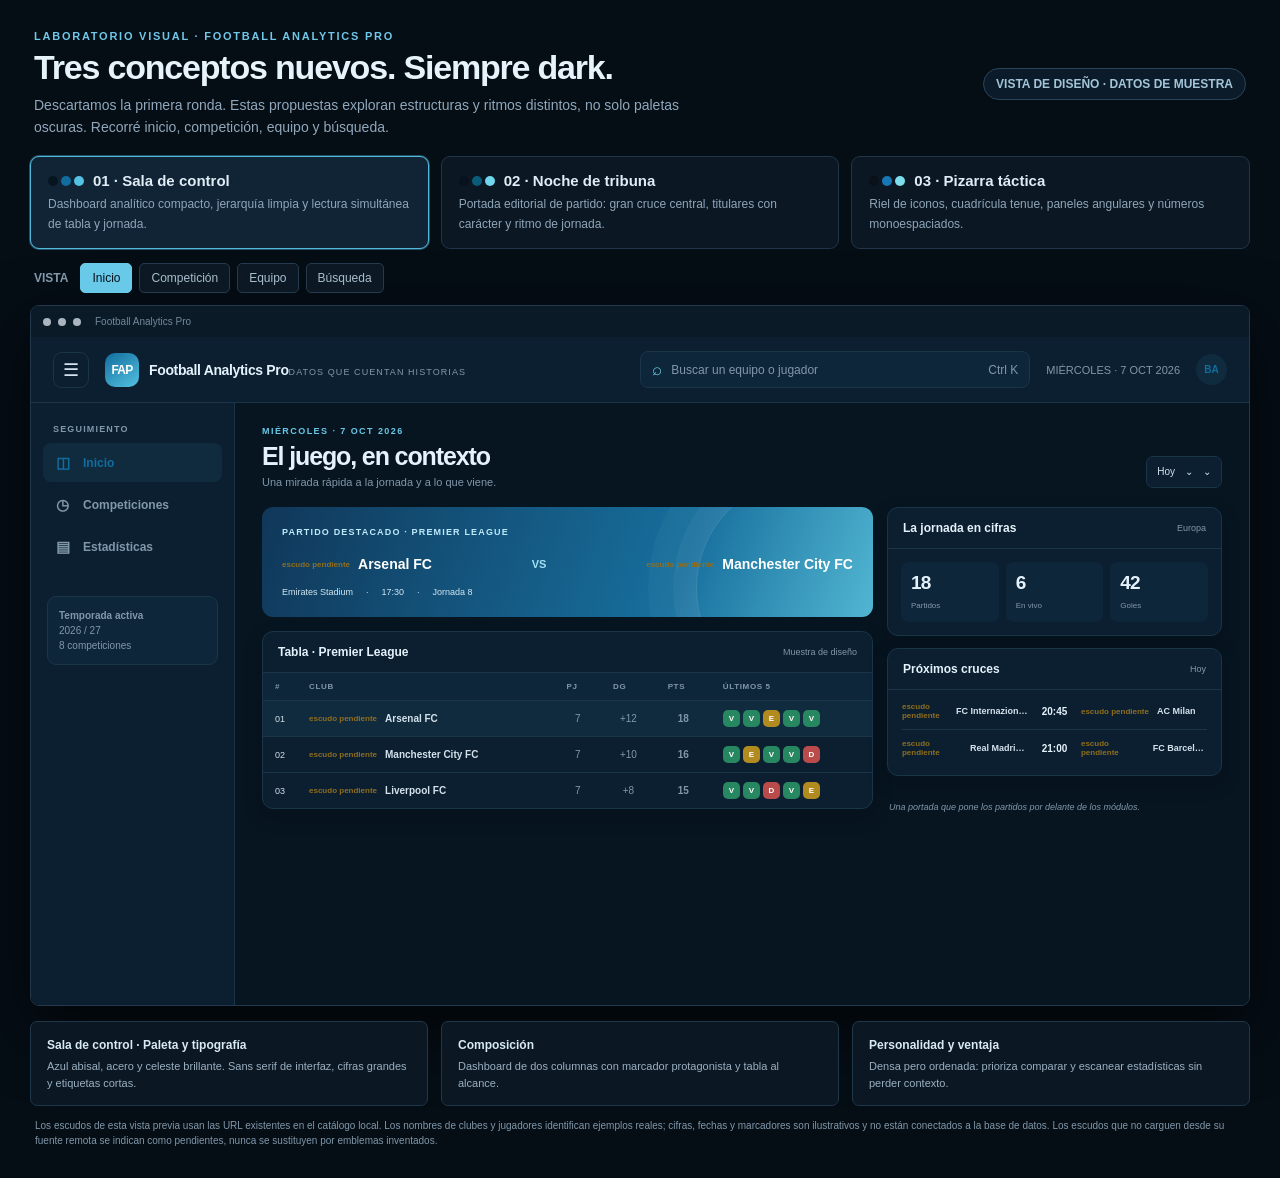
==== docs/design/mockups/index.html @ 0a66e2d5 "Prepare Data90 project for GitHub" ====
<!doctype html>
<html lang="es">
<head>
  <meta charset="utf-8">
  <meta name="viewport" content="width=device-width, initial-scale=1">
  <title>Football Analytics Pro — propuestas visuales</title>
  <style>
    :root { color-scheme: dark; font-family: "Segoe UI", Arial, sans-serif; }
    * { box-sizing: border-box; }
    body { margin: 0; padding: 30px; color: #dce9f3; background: #050d15; }
    button { font: inherit; }
    .gallery { max-width: 1540px; margin: auto; }
    .gallery-head { display: flex; align-items: end; justify-content: space-between; gap: 24px; margin: 0 4px 18px; }
    .eyebrow { margin: 0 0 6px; color: #70c7e7; font-size: 11px; font-weight: 800; letter-spacing: .16em; text-transform: uppercase; }
    h1 { margin: 0; color: #e6f3fb; font-size: clamp(24px, 3vw, 34px); letter-spacing: -.035em; }
    .intro { max-width: 650px; margin: 8px 0 0; color: #91a8bc; font-size: 14px; line-height: 1.55; }
    .demo-tag { align-self: center; border: 1px solid #29445b; border-radius: 999px; padding: 8px 12px; color: #a3c5d9; background: #0c1b29; font-size: 12px; font-weight: 700; white-space: nowrap; }
    .concepts { display: grid; grid-template-columns: repeat(3, 1fr); gap: 12px; margin-bottom: 14px; }
    .concept { min-height: 92px; padding: 15px 17px; text-align: left; color: #b9cad8; border: 1px solid #203548; border-radius: 9px; background: #0b1723; cursor: pointer; transition: .18s ease; }
    .concept:hover { transform: translateY(-2px); border-color: #3d7694; }
    .concept[aria-pressed="true"] { border-color: #51badc; box-shadow: 0 0 0 1px #51badc66; background: #102436; }
    .concept strong { display: flex; align-items: center; gap: 9px; margin-bottom: 5px; color: #e0edf5; font-size: 15px; }
    .concept span { color: #8fa6b9; font-size: 12px; line-height: 1.45; }
    .swatches { display: inline-flex; gap: 3px; }
    .swatches i { display: block; width: 10px; height: 10px; border-radius: 50%; }
    .screen-controls { display: flex; align-items: center; gap: 7px; margin: 0 4px 12px; }
    .screen-controls .label { margin-right: 5px; color: #8299ad; font-size: 12px; font-weight: 700; }
    .screen-button { border: 1px solid #253a4d; border-radius: 5px; padding: 7px 11px; color: #a9bdcc; background: #0c1925; font-size: 12px; cursor: pointer; }
    .screen-button[aria-pressed="true"] { color: #06121c; border-color: #69c9e8; background: #69c9e8; }
    .window { overflow: hidden; min-height: 700px; border: 1px solid #23384a; border-radius: 9px; background: #07131e; box-shadow: 0 24px 65px #0009; }
    .window-chrome { display: flex; align-items: center; gap: 7px; height: 31px; padding: 0 12px; color: #73899b; background: #0b1a27; font-size: 10px; }
    .chrome-dot { width: 8px; height: 8px; border-radius: 50%; background: #aab5bf; }
    .chrome-title { margin-left: 7px; }
    #app { --navy: #e5f2fb; --blue: #116d9d; --cyan: #54c2e2; --pale: #102b3e; --canvas: #071521; --card: #0b1f30; --ink: #d4e2ec; --muted: #8198aa; --line: #1a3448; --soft: #0e2639; --accent: #67c7e5; --shadow: 0 7px 20px #0003; min-height: 668px; color: var(--ink); background: var(--canvas); }
    .topbar { height: 66px; display: flex; align-items: center; gap: 16px; padding: 0 22px; border-bottom: 1px solid var(--line); background: var(--card); }
    .menu-toggle { flex: none; width: 36px; height: 36px; border: 1px solid var(--line); border-radius: 9px; color: var(--ink); background: var(--card); font-size: 18px; cursor: pointer; }
    .brand { display: flex; align-items: center; gap: 10px; min-width: 218px; color: var(--navy); }
    .brand-mark { display: grid; place-items: center; width: 34px; height: 34px; color: white; border-radius: 10px; background: linear-gradient(145deg, var(--blue), var(--cyan)); font-size: 12px; font-weight: 900; letter-spacing: -.06em; }
    .brand-name { font-size: 14px; font-weight: 800; letter-spacing: -.025em; }
    .brand-sub { margin-top: 2px; color: var(--muted); font-size: 9px; letter-spacing: .12em; text-transform: uppercase; }
    .global-search { display: flex; align-items: center; gap: 9px; width: min(390px, 34vw); height: 37px; margin-left: auto; padding: 0 11px; border: 1px solid var(--line); border-radius: 8px; color: var(--muted); background: var(--soft); font-size: 12px; }
    .search-glyph { color: var(--accent); font-size: 17px; }
    .top-date { color: var(--muted); font-size: 11px; }
    .avatar { display: grid; place-items: center; width: 31px; height: 31px; border-radius: 50%; color: var(--blue); background: var(--pale); font-size: 10px; font-weight: 800; }
    .app-body { display: flex; min-height: 602px; }
    .sidebar { flex: none; width: 204px; padding: 17px 12px; border-right: 1px solid var(--line); background: var(--card); transition: width .2s; }
    #app.collapsed .sidebar { width: 65px; padding-inline: 9px; }
    .side-label { margin: 4px 10px 9px; color: var(--muted); font-size: 9px; font-weight: 800; letter-spacing: .13em; text-transform: uppercase; }
    .side-link { display: flex; align-items: center; gap: 11px; height: 39px; margin: 3px 0; padding: 0 10px; border-radius: 8px; color: var(--muted); font-size: 12px; font-weight: 600; white-space: nowrap; cursor: pointer; }
    .side-link .glyph { display: grid; place-items: center; width: 19px; font-size: 15px; }
    .side-link.active { color: var(--blue); background: var(--pale); font-weight: 800; }
    .side-link:hover { color: var(--blue); background: var(--soft); }
    #app.collapsed .side-label, #app.collapsed .side-link .link-name { display: none; }
    #app.collapsed .side-link { justify-content: center; padding: 0; }
    .side-season { margin: 30px 4px 0; padding: 11px; border: 1px solid var(--line); border-radius: 9px; color: var(--muted); font-size: 10px; line-height: 1.5; background: var(--soft); }
    #app.collapsed .side-season { display: none; }
    .content { flex: 1; min-width: 0; padding: 23px 27px 30px; }
    .view-head { display: flex; align-items: end; justify-content: space-between; gap: 20px; margin-bottom: 19px; }
    .kicker { margin-bottom: 6px; color: var(--accent); font-size: 9px; font-weight: 900; letter-spacing: .16em; text-transform: uppercase; }
    .view-title { margin: 0; color: var(--navy); font-size: 25px; font-weight: 800; letter-spacing: -.045em; }
    .view-sub { margin: 5px 0 0; color: var(--muted); font-size: 11px; }
    .control { padding: 8px 10px; border: 1px solid var(--line); border-radius: 7px; color: var(--ink); background: var(--card); font-size: 10px; }
    .grid { display: grid; grid-template-columns: minmax(0, 1.55fr) minmax(240px, .85fr); gap: 14px; }
    .card { min-width: 0; overflow: hidden; border: 1px solid var(--line); border-radius: 11px; background: var(--card); box-shadow: var(--shadow); }
    .card-head { display: flex; align-items: center; justify-content: space-between; gap: 10px; padding: 13px 15px; border-bottom: 1px solid var(--line); }
    .card-title { color: var(--navy); font-size: 12px; font-weight: 800; }
    .card-note { color: var(--muted); font-size: 9px; }
    .match-feature { position: relative; overflow: hidden; padding: 20px; color: white; border-radius: 11px; background: linear-gradient(110deg, #103759, #176f9d 68%, #52b6d2); }
    .match-feature:after { position: absolute; right: -45px; bottom: -82px; width: 220px; height: 220px; border: 1px solid #ffffff22; border-radius: 50%; content: ""; box-shadow: 0 0 0 23px #ffffff0a, 0 0 0 48px #ffffff08; }
    .feature-label { position: relative; z-index: 1; color: #bfeafa; font-size: 9px; font-weight: 800; letter-spacing: .13em; text-transform: uppercase; }
    .feature-teams { position: relative; z-index: 1; display: flex; align-items: center; justify-content: space-between; gap: 10px; margin: 19px 0 15px; }
    .feature-team { display: flex; align-items: center; gap: 10px; color: white; font-size: 14px; font-weight: 800; }
    .feature-team:last-child { flex-direction: row-reverse; text-align: right; }
    .versus { color: #a4dff2; font-size: 11px; font-weight: 700; }
    .feature-foot { position: relative; z-index: 1; display: flex; gap: 13px; color: #d1e8f3; font-size: 9px; }
    .club { display: flex; align-items: center; gap: 8px; min-width: 0; color: var(--ink); font-weight: 700; }
    .club img { flex: none; width: 25px; height: 25px; object-fit: contain; }
    .club .club-name { overflow: hidden; text-overflow: ellipsis; white-space: nowrap; }
    .club.large img { width: 42px; height: 42px; }
    .club.large .club-name { font-size: 18px; }
    .club.inverse { color: white; }
    .club.inverse img { width: 35px; height: 35px; }
    .table { width: 100%; border-collapse: collapse; font-size: 10px; }
    .table th { padding: 9px 12px; color: var(--muted); background: var(--soft); font-size: 8px; font-weight: 800; letter-spacing: .08em; text-align: left; text-transform: uppercase; }
    .table td { padding: 9px 12px; border-top: 1px solid var(--line); color: var(--ink); }
    .table td.num { color: var(--muted); text-align: center; }
    .table tr:hover td { background: var(--pale); }
    .rank { width: 27px; color: var(--muted); font-size: 9px; }
    .pill { display: inline-block; padding: 4px 7px; border-radius: 999px; color: #176b8d; background: var(--pale); font-size: 8px; font-weight: 800; }
    .pill.live { color: #b5463b; background: #fff0ec; }
    .form { display: flex; gap: 3px; }
    .form i { display: grid; place-items: center; width: 17px; height: 17px; border-radius: 5px; color: white; font-size: 8px; font-style: normal; font-weight: 900; }
    .win { background: #268761; } .draw { background: #b18a20; } .loss { background: #ba4b4b; }
    .side-stack { display: grid; align-content: start; gap: 12px; }
    .stat-strip { display: grid; grid-template-columns: repeat(3, 1fr); gap: 7px; padding: 13px; }
    .stat { padding: 10px; border-radius: 8px; background: var(--soft); }
    .stat strong { display: block; color: var(--navy); font-size: 19px; letter-spacing: -.04em; }
    .stat small { color: var(--muted); font-size: 8px; }
    .fixture-list { padding: 3px 14px 9px; }
    .fixture { display: flex; align-items: center; justify-content: space-between; gap: 9px; padding: 9px 0; border-bottom: 1px solid var(--line); }
    .fixture:last-child { border-bottom: 0; }
    .fixture .club { flex: 1; font-size: 9px; }
    .fixture .club img { width: 20px; height: 20px; }
    .score { min-width: 35px; color: var(--navy); font-size: 10px; font-weight: 900; text-align: center; }
    .fixture-time { min-width: 40px; color: var(--muted); font-size: 8px; text-align: right; }
    .note-demo { margin: 14px 2px 0; color: var(--muted); font-size: 9px; font-style: italic; }
    .wide-card { margin-top: 14px; }
    .team-banner { display: flex; align-items: center; gap: 18px; padding: 20px 22px; color: white; background: linear-gradient(115deg, #123a5d, #1e779f); }
    .team-banner img { width: 69px; height: 69px; object-fit: contain; padding: 8px; border-radius: 12px; background: #ffffffee; }
    .team-name { margin: 0; font-size: 27px; font-weight: 850; letter-spacing: -.045em; }
    .team-meta { margin-top: 6px; color: #c7e5f0; font-size: 10px; }
    .team-score { margin-left: auto; text-align: right; }
    .team-score strong { display: block; font-size: 26px; }
    .team-score small { color: #c7e5f0; font-size: 9px; }
    .team-tabs { display: flex; gap: 18px; padding: 0 19px; border-bottom: 1px solid var(--line); }
    .team-tabs span { padding: 12px 2px; color: var(--muted); font-size: 10px; }
    .team-tabs .selected { color: var(--accent); border-bottom: 2px solid var(--accent); font-weight: 800; }
    .squad { display: grid; grid-template-columns: repeat(2, minmax(0, 1fr)); }
    .player-row { display: flex; align-items: center; gap: 10px; min-width: 0; padding: 10px 14px; border-bottom: 1px solid var(--line); }
    .player-number { display: grid; place-items: center; flex: none; width: 28px; height: 28px; border-radius: 8px; color: var(--blue); background: var(--pale); font-size: 10px; font-weight: 900; }
    .player-name { overflow: hidden; color: var(--navy); font-size: 10px; font-weight: 800; text-overflow: ellipsis; white-space: nowrap; }
    .player-meta { margin-top: 3px; color: var(--muted); font-size: 8px; }
    .search-summary { margin: -8px 0 13px; color: var(--muted); font-size: 10px; }
    .search-result { display: flex; align-items: center; justify-content: space-between; gap: 14px; padding: 14px 17px; border-top: 1px solid var(--line); }
    .search-result:first-of-type { border-top: 0; }
    .result-main { min-width: 0; }
    .result-type { margin-bottom: 4px; color: var(--accent); font-size: 8px; font-weight: 900; letter-spacing: .1em; text-transform: uppercase; }
    .result-name { color: var(--navy); font-size: 13px; font-weight: 850; }
    .result-meta { margin-top: 4px; color: var(--muted); font-size: 9px; }
    .mini-club { display: inline-flex; align-items: center; gap: 4px; vertical-align: middle; color: var(--ink); font-weight: 700; }
    .mini-club img { width: 15px; height: 15px; object-fit: contain; vertical-align: middle; }
    .open-action { padding: 7px 10px; border: 1px solid var(--line); border-radius: 7px; color: var(--accent); background: transparent; font-size: 9px; font-weight: 800; white-space: nowrap; }
    .standings-highlight { background: var(--pale); }
    .empty-badge { color: #906e1e; font-size: 8px; font-weight: 700; }
    .design-notes { display: grid; grid-template-columns: repeat(3, 1fr); gap: 13px; margin-top: 15px; }
    .design-note { padding: 14px 16px; border: 1px solid #203649; border-radius: 7px; color: #9bb0c1; background: #0b1723; font-size: 11px; line-height: 1.5; }
    .design-note b { display: block; margin-bottom: 4px; color: #d8eaf4; font-size: 12px; }
    .footer-note { margin: 12px 5px 0; color: #8198aa; font-size: 10px; line-height: 1.5; }
    #app[data-theme="tribuna"] { --navy: #f0f7fb; --blue: #047da8; --cyan: #55d5ef; --pale: #103143; --canvas: #07121e; --card: #0a1b2a; --ink: #dce9f0; --muted: #91a6b5; --line: #1a3445; --soft: #0c2232; --accent: #70d5ed; --shadow: 0 12px 26px #0005; font-family: Georgia, "Times New Roman", serif; }
    #app[data-theme="tribuna"] .brand, #app[data-theme="tribuna"] .side-link, #app[data-theme="tribuna"] .topbar, #app[data-theme="tribuna"] .sidebar, #app[data-theme="tribuna"] .control, #app[data-theme="tribuna"] .global-search { font-family: "Segoe UI", Arial, sans-serif; }
    #app[data-theme="tribuna"] .content { padding: 28px 34px 36px; }
    #app[data-theme="tribuna"] .view-title { font-family: Georgia, serif; font-size: 32px; font-weight: 600; letter-spacing: -.035em; }
    #app[data-theme="tribuna"] .grid { grid-template-columns: 1fr; gap: 17px; }
    #app[data-theme="tribuna"] .side-stack { grid-template-columns: repeat(2, minmax(0,1fr)); align-items: start; }
    #app[data-theme="tribuna"] .match-feature { min-height: 205px; padding: 30px 34px; border-radius: 4px; background: radial-gradient(ellipse at 50% 120%, #1e7894 0%, transparent 55%), linear-gradient(105deg,#09283b,#104a68 54%,#09283b); }
    #app[data-theme="tribuna"] .feature-teams { margin: 31px 0 24px; }
    #app[data-theme="tribuna"] .feature-team { font-family: Georgia,serif; font-size: 19px; }
    #app[data-theme="tribuna"] .feature-team img { width: 48px; height: 48px; }
    #app[data-theme="tribuna"] .team-banner { background: linear-gradient(105deg, #0d344d, #0b5c78); }
    #app[data-theme="tribuna"] .card { border-radius: 4px; }
    #app[data-theme="tactica"] { --navy: #e3eff8; --blue: #1878b5; --cyan: #7cdded; --pale: #132b3a; --canvas: #0a1118; --card: #101c26; --ink: #d2e0e8; --muted: #8297a6; --line: #273946; --soft: #14232e; --accent: #8bd9e9; --shadow: none; font-family: "Segoe UI", Arial, sans-serif; }
    #app[data-theme="tactica"] .sidebar { width: 70px; padding: 15px 8px; }
    #app[data-theme="tactica"] .sidebar .side-label, #app[data-theme="tactica"] .sidebar .link-name, #app[data-theme="tactica"] .sidebar .side-season { display: none; }
    #app[data-theme="tactica"] .side-link { justify-content: center; padding: 0; border-radius: 3px; }
    #app[data-theme="tactica"] .side-link .glyph { font-size: 18px; }
    #app[data-theme="tactica"] .content { padding: 20px 22px; background-image: linear-gradient(#68b9d708 1px,transparent 1px),linear-gradient(90deg,#68b9d708 1px,transparent 1px); background-size: 28px 28px; }
    #app[data-theme="tactica"] .card { border-radius: 4px; box-shadow: none; }
    #app[data-theme="tactica"] .card-head { border-left: 2px solid var(--accent); }
    #app[data-theme="tactica"] .table th { font-family: Consolas,monospace; letter-spacing: .12em; }
    #app[data-theme="tactica"] .stat strong, #app[data-theme="tactica"] .score { font-family: Consolas,monospace; }
    #app[data-theme="tactica"] .team-banner { border-left: 4px solid var(--cyan); background: #102536; }
    #app[data-theme="tactica"] .match-feature { border-radius: 4px; background: linear-gradient(135deg,#102e43,#0d1e2b); }
    #app[data-theme="tactica"] .screen-button[aria-pressed="true"] { color: #07121b; background: #7cdded; border-color: #7cdded; }
    .num-display { font-variant-numeric: tabular-nums; }
    @media (max-width: 900px) { body { padding: 14px; } .grid { grid-template-columns: 1fr; } .side-stack { grid-template-columns: repeat(2, 1fr); } .concepts, .design-notes { grid-template-columns: 1fr; } .top-date { display: none; } .brand { min-width: auto; } .sidebar { width: 168px; } }
  </style>
</head>
<body>
  <main class="gallery">
    <header class="gallery-head">
      <div><p class="eyebrow">Laboratorio visual · Football Analytics Pro</p><h1>Tres conceptos nuevos. Siempre dark.</h1><p class="intro">Descartamos la primera ronda. Estas propuestas exploran estructuras y ritmos distintos, no solo paletas oscuras. Recorré inicio, competición, equipo y búsqueda.</p></div>
      <div class="demo-tag">VISTA DE DISEÑO · DATOS DE MUESTRA</div>
    </header>
    <section class="concepts" aria-label="Elegir propuesta">
      <button class="concept" data-theme-choice="control" aria-pressed="true"><strong><span class="swatches"><i style="background:#071521"></i><i style="background:#116d9d"></i><i style="background:#54c2e2"></i></span>01 · Sala de control</strong><span>Dashboard analítico compacto, jerarquía limpia y lectura simultánea de tabla y jornada.</span></button>
      <button class="concept" data-theme-choice="tribuna" aria-pressed="false"><strong><span class="swatches"><i style="background:#07121e"></i><i style="background:#0b5c78"></i><i style="background:#70d5ed"></i></span>02 · Noche de tribuna</strong><span>Portada editorial de partido: gran cruce central, titulares con carácter y ritmo de jornada.</span></button>
      <button class="concept" data-theme-choice="tactica" aria-pressed="false"><strong><span class="swatches"><i style="background:#0a1118"></i><i style="background:#1878b5"></i><i style="background:#7cdded"></i></span>03 · Pizarra táctica</strong><span>Riel de iconos, cuadrícula tenue, paneles angulares y números monoespaciados.</span></button>
    </section>
    <nav class="screen-controls" aria-label="Pantallas del mockup"><span class="label">VISTA</span><button class="screen-button" data-screen-choice="home" aria-pressed="true">Inicio</button><button class="screen-button" data-screen-choice="competition" aria-pressed="false">Competición</button><button class="screen-button" data-screen-choice="team" aria-pressed="false">Equipo</button><button class="screen-button" data-screen-choice="search" aria-pressed="false">Búsqueda</button></nav>
    <section class="window" aria-label="Vista previa de la aplicación de escritorio">
      <div class="window-chrome"><i class="chrome-dot"></i><i class="chrome-dot"></i><i class="chrome-dot"></i><span class="chrome-title">Football Analytics Pro</span></div>
      <div id="app" data-theme="control"></div>
    </section>
    <section class="design-notes" id="notes"></section>
    <p class="footer-note">Los escudos de esta vista previa usan las URL existentes en el catálogo local. Los nombres de clubes y jugadores identifican ejemplos reales; cifras, fechas y marcadores son ilustrativos y no están conectados a la base de datos. Los escudos que no carguen desde su fuente remota se indican como pendientes, nunca se sustituyen por emblemas inventados.</p>
  </main>
  <script>
    const clubs = {
      arsenal: { name: "Arsenal FC", crest: "https://crests.football-data.org/57.png" },
      city: { name: "Manchester City FC", crest: "https://crests.football-data.org/65.png" },
      liverpool: { name: "Liverpool FC", crest: "https://crests.football-data.org/64.png" },
      real: { name: "Real Madrid CF", crest: "https://crests.football-data.org/86.png" },
      inter: { name: "FC Internazionale Milano", crest: "https://crests.football-data.org/108.png" },
      milan: { name: "AC Milan", crest: "https://crests.football-data.org/98.png" },
      barca: { name: "FC Barcelona", crest: "https://upload.wikimedia.org/wikipedia/en/thumb/4/47/FC_Barcelona_%28crest%29.svg/960px-FC_Barcelona_%28crest%29.svg.png" },
      villa: { name: "Aston Villa FC", crest: "https://crests.football-data.org/58.png" },
      manutd: { name: "Manchester United FC", crest: "https://upload.wikimedia.org/wikipedia/de/d/da/Manchester_United_FC.svg" }
    };
    const notes = {
      control: ["Sala de control", "Azul abisal, acero y celeste brillante. Sans serif de interfaz, cifras grandes y etiquetas cortas.", "Densa pero ordenada: prioriza comparar y escanear estadísticas sin perder contexto."],
      tribuna: ["Noche de tribuna", "Negro azulado, azul petróleo y celeste de estadio. Titulares serif junto a controles sans serif.", "El partido conduce la pantalla; las tablas y próximos cruces acompañan el relato de la jornada."],
      tactica: ["Pizarra táctica", "Grafito frío, azul técnico y cian. Tipografía monoespaciada en cifras y detalles de cuadrícula inspirados en una pizarra.", "Compacta, geométrica y precisa; distingue navegación, contexto y datos con estructura propia."]
    };
    const screens = { home: "Inicio", competition: "Competiciones", team: "Equipos", search: "Buscar" };
    let activeTheme = "control", activeScreen = "home", collapsed = false;
    const crest = (key, extra="") => { const c = clubs[key]; return `<img class="${extra}" src="${c.crest}" alt="Escudo de ${c.name}" onerror="this.replaceWith(Object.assign(document.createElement('span'),{className:'empty-badge',textContent:'escudo pendiente'}))">`; };
    const club = (key, extra="") => `<span class="club ${extra}">${crest(key)}<span class="club-name">${clubs[key].name}</span></span>`;
    const link = (screen, glyph, label) => `<div class="side-link ${activeScreen===screen?'active':''}" data-nav="${screen}" title="${label}"><span class="glyph">${glyph}</span><span class="link-name">${label}</span></div>`;
    function shell(content) {
      return `<header class="topbar"><button class="menu-toggle" id="menuToggle" aria-label="Contraer menú lateral">☰</button><div class="brand"><span class="brand-mark">FAP</span><span><span class="brand-name">Football Analytics Pro</span><span class="brand-sub">Datos que cuentan historias</span></span></div><div class="global-search"><span class="search-glyph">⌕</span><span>Buscar un equipo o jugador</span><span style="margin-left:auto">Ctrl K</span></div><span class="top-date">MIÉRCOLES · 7 OCT 2026</span><span class="avatar">BA</span></header><div class="app-body"><aside class="sidebar"><div class="side-label">Seguimiento</div>${link('home','◫','Inicio')}${link('competition','◷','Competiciones')}${link('statistics','▤','Estadísticas')}<div class="side-season"><b>Temporada activa</b><br>2026 / 27<br><span>8 competiciones</span></div></aside><main class="content">${content}</main></div>`;
    }
    function head(kicker,title,subtitle,action='Temporada 2026 / 27') { return `<div class="view-head"><div><div class="kicker">${kicker}</div><h2 class="view-title">${title}</h2><p class="view-sub">${subtitle}</p></div><button class="control">${action}　⌄</button></div>`; }
    function home() {
      return `${head('MIÉRCOLES · 7 OCT 2026','El juego, en contexto','Una mirada rápida a la jornada y a lo que viene.','Hoy　⌄')}<div class="grid"><div><section class="match-feature"><div class="feature-label">Partido destacado · Premier League</div><div class="feature-teams"><span class="feature-team">${club('arsenal','inverse')}</span><span class="versus">VS</span><span class="feature-team">${club('city','inverse')}</span></div><div class="feature-foot"><span>Emirates Stadium</span><span>·</span><span>17:30</span><span>·</span><span>Jornada 8</span></div></section><section class="card wide-card"><div class="card-head"><span class="card-title">Tabla · Premier League</span><span class="card-note">Muestra de diseño</span></div><table class="table"><thead><tr><th>#</th><th>Club</th><th>PJ</th><th>DG</th><th>Pts</th><th>Últimos 5</th></tr></thead><tbody><tr class="standings-highlight"><td class="rank">01</td><td>${club('arsenal')}</td><td class="num">7</td><td class="num">+12</td><td class="num"><b>18</b></td><td><span class="form"><i class="win">V</i><i class="win">V</i><i class="draw">E</i><i class="win">V</i><i class="win">V</i></span></td></tr><tr><td class="rank">02</td><td>${club('city')}</td><td class="num">7</td><td class="num">+10</td><td class="num"><b>16</b></td><td><span class="form"><i class="win">V</i><i class="draw">E</i><i class="win">V</i><i class="win">V</i><i class="loss">D</i></span></td></tr><tr><td class="rank">03</td><td>${club('liverpool')}</td><td class="num">7</td><td class="num">+8</td><td class="num"><b>15</b></td><td><span class="form"><i class="win">V</i><i class="win">V</i><i class="loss">D</i><i class="win">V</i><i class="draw">E</i></span></td></tr></tbody></table></section></div><aside class="side-stack"><section class="card"><div class="card-head"><span class="card-title">La jornada en cifras</span><span class="card-note">Europa</span></div><div class="stat-strip"><div class="stat"><strong>18</strong><small>Partidos</small></div><div class="stat"><strong>6</strong><small>En vivo</small></div><div class="stat"><strong>42</strong><small>Goles</small></div></div></section><section class="card"><div class="card-head"><span class="card-title">Próximos cruces</span><span class="card-note">Hoy</span></div><div class="fixture-list"><div class="fixture">${club('inter')}<span class="score">20:45</span>${club('milan')}</div><div class="fixture">${club('real')}<span class="score">21:00</span>${club('barca')}</div></div></section><p class="note-demo">Una portada que pone los partidos por delante de los módulos.</p></aside></div>`;
    }
    function competition() {
      return `${head('COMPETICIONES / INGLATERRA','Premier League','Inglaterra · Jornada 8 · Temporada de muestra','Liga　⌄')}<section class="card"><div class="card-head"><span class="card-title">Posiciones</span><span class="pill">TEMPORADA 2026 / 27</span></div><table class="table"><thead><tr><th>#</th><th>Equipo</th><th>PJ</th><th>G</th><th>E</th><th>P</th><th>GF</th><th>GC</th><th>DG</th><th>Pts</th><th>Forma</th></tr></thead><tbody>${[['arsenal',1,18,12,6],['city',2,16,10,6],['liverpool',3,15,8,5],['villa',4,14,7,4]].map(([team,pos,pts,diff,played],i)=>`<tr><td class="rank">0${pos}</td><td>${club(team)}</td><td class="num">${played}</td><td class="num">${6-i}</td><td class="num">${i}</td><td class="num">${i}</td><td class="num">${18-i*2}</td><td class="num">${6+i}</td><td class="num">+${diff}</td><td class="num"><b>${pts}</b></td><td><span class="form"><i class="win">V</i><i class="win">V</i><i class="draw">E</i><i class="win">V</i><i class="loss">D</i></span></td></tr>`).join('')}</tbody></table></section><section class="card wide-card"><div class="card-head"><span class="card-title">Partidos de la jornada</span><span class="card-note">Fixture ilustrativo · abrir club para ver su ficha</span></div><div class="fixture-list"><div class="fixture">${club('arsenal')}<span class="score">17:30</span>${club('city')}</div><div class="fixture">${club('liverpool')}<span class="score">19:45</span>${club('villa')}</div></div></section>`;
    }
    function team() {
      return `${head('EQUIPOS / INGLATERRA','Ficha del equipo','Estadísticas, calendario y plantel en un solo lugar.','2026 / 27　⌄')}<section class="card"><div class="team-banner">${crest('arsenal')}<div><h2 class="team-name">Arsenal FC</h2><div class="team-meta">Londres, Inglaterra　·　Premier League　·　Emirates Stadium</div></div><div class="team-score"><strong>18 pts</strong><small>1.º lugar · 7 partidos</small></div></div><div class="team-tabs"><span>Resumen</span><span class="selected">Plantel</span><span>Partidos</span><span>Rendimiento</span></div><div class="squad">${[['David Raya','España · Arquero'],['William Saliba','Francia · Defensor'],['Gabriel Magalhães','Brasil · Defensor'],['Declan Rice','Inglaterra · Mediocampista'],['Martin Ødegaard','Noruega · Mediocampista'],['Bukayo Saka','Inglaterra · Delantero']].map((p,i)=>`<div class="player-row"><span class="player-number">${i+1}</span><span><span class="player-name">${p[0]}</span><span class="player-meta">${p[1]}</span></span><span style="margin-left:auto;color:var(--accent);font-size:9px">Ver perfil　›</span></div>`).join('')}</div><div class="card-head"><span class="card-note">El perfil del jugador se abre desde el plantel; no hay una pestaña independiente de jugadores.</span></div></section><div class="grid wide-card"><section class="card"><div class="card-head"><span class="card-title">Forma reciente</span><span class="card-note">Últimos cinco · muestra</span></div><div class="stat-strip">${['V','V','E','V','D'].map(x=>`<div class="stat" style="text-align:center"><strong style="display:inline-grid;width:31px;height:31px;place-items:center;border-radius:8px;color:white;font-size:13px;background:${x==='V'?'#268761':x==='E'?'#b18a20':'#ba4b4b'}">${x}</strong></div>`).join('')}</div></section><section class="card"><div class="card-head"><span class="card-title">Goles esta temporada</span><span class="card-note">12 a favor · 4 en contra</span></div><div class="stat-strip"><div class="stat"><strong>1,71</strong><small>GF / partido</small></div><div class="stat"><strong>0,57</strong><small>GC / partido</small></div><div class="stat"><strong>71%</strong><small>Victorias</small></div></div></section></div>`;
    }
    function statistics() {
      return `${head('CENTRO DE ANÁLISIS','Rendimiento de la jornada','Indicadores para comparar forma, goles y localía.','Europa　⌄')}<div class="grid"><section class="card"><div class="card-head"><span class="card-title">Equipos destacados</span><span class="card-note">Muestra ilustrativa</span></div><table class="table"><thead><tr><th>Equipo</th><th>PJ</th><th>GF / PJ</th><th>GC / PJ</th><th>V%</th><th>Forma</th></tr></thead><tbody><tr><td>${club('arsenal')}</td><td class="num">7</td><td class="num">2,14</td><td class="num">0,43</td><td class="num"><b>86%</b></td><td><span class="form"><i class="win">V</i><i class="win">V</i><i class="draw">E</i><i class="win">V</i><i class="win">V</i></span></td></tr><tr><td>${club('city')}</td><td class="num">7</td><td class="num">2,00</td><td class="num">0,57</td><td class="num"><b>71%</b></td><td><span class="form"><i class="win">V</i><i class="draw">E</i><i class="win">V</i><i class="win">V</i><i class="loss">D</i></span></td></tr><tr><td>${club('liverpool')}</td><td class="num">7</td><td class="num">1,86</td><td class="num">0,71</td><td class="num"><b>71%</b></td><td><span class="form"><i class="win">V</i><i class="win">V</i><i class="loss">D</i><i class="win">V</i><i class="draw">E</i></span></td></tr></tbody></table></section><aside class="side-stack"><section class="card"><div class="card-head"><span class="card-title">Promedios de la liga</span></div><div class="stat-strip"><div class="stat"><strong>2,71</strong><small>Goles / partido</small></div><div class="stat"><strong>4,8</strong><small>Córners / partido</small></div><div class="stat"><strong>3,2</strong><small>Tarjetas / partido</small></div></div></section><section class="card"><div class="card-head"><span class="card-title">Lectura rápida</span></div><div class="fixture-list"><div class="fixture"><span class="club-name">Mejor ataque</span>${club('arsenal')}</div><div class="fixture"><span class="club-name">Mejor forma</span>${club('city')}</div></div></section></aside></div><p class="note-demo">La densidad de estadísticas varía entre propuestas; los valores aquí son solo de muestra.</p>`;
    }
    function search() {
      return `${head('BÚSQUEDA GLOBAL','Resultados para “Martínez”','Equipos y jugadores; cada resultado abre su ficha.','Coincidencias')}<p class="search-summary">4 coincidencias · nombres completos · datos de muestra para el diseño</p><section class="card"><div class="search-result"><div class="result-main"><div class="result-type">Jugador · Delantero</div><div class="result-name">Lautaro Martínez</div><div class="result-meta">Argentina · <span class="mini-club">${crest('inter')}FC Internazionale Milano</span> · Serie A</div></div><button class="open-action">Abrir ficha　›</button></div><div class="search-result"><div class="result-main"><div class="result-type">Jugador · Defensor</div><div class="result-name">Lisandro Martínez</div><div class="result-meta">Argentina · <span class="mini-club">${crest('manutd')}Manchester United FC</span> · Premier League</div></div><button class="open-action">Abrir ficha　›</button></div><div class="search-result"><div class="result-main"><div class="result-type">Equipo</div><div class="result-name">${club('inter')}</div><div class="result-meta">Italia · Serie A</div></div><button class="open-action">Abrir equipo　›</button></div><div class="search-result"><div class="result-main"><div class="result-type">Equipo</div><div class="result-name">${club('milan')}</div><div class="result-meta">Italia · Serie A</div></div><button class="open-action">Abrir equipo　›</button></div></section>`;
    }
    function render() {
      const content = ({home, competition, team, statistics, search})[activeScreen]();
      const app = document.getElementById('app');
      app.dataset.theme = activeTheme;
      app.classList.toggle('collapsed', collapsed);
      app.innerHTML = shell(content);
      document.querySelectorAll('[data-nav]').forEach(el=>el.addEventListener('click',()=>{activeScreen=el.dataset.nav;render();setScreenButton();}));
      document.getElementById('menuToggle').addEventListener('click',()=>{collapsed=!collapsed;render();});
      document.querySelector('.global-search').addEventListener('click',()=>{activeScreen='search';setScreenButton();render();});
    }
    function setScreenButton(){document.querySelectorAll('[data-screen-choice]').forEach(b=>b.setAttribute('aria-pressed',String(b.dataset.screenChoice===activeScreen)));}
    document.querySelectorAll('[data-theme-choice]').forEach(button=>button.addEventListener('click',()=>{activeTheme=button.dataset.themeChoice;document.querySelectorAll('[data-theme-choice]').forEach(b=>b.setAttribute('aria-pressed',String(b===button)));render();}));
    document.querySelectorAll('[data-screen-choice]').forEach(button=>button.addEventListener('click',()=>{activeScreen=button.dataset.screenChoice;setScreenButton();render();}));
    function showNotes(){const [title,palette,feel]=notes[activeTheme];const composition={control:'Dashboard de dos columnas con marcador protagonista y tabla al alcance.',tribuna:'Composición de ancho completo con partido héroe y módulos de jornada debajo.',tactica:'Navegación en riel compacto y superficies cuadriculadas con datos alineados.'}[activeTheme];document.getElementById('notes').innerHTML=`<article class="design-note"><b>${title} · Paleta y tipografía</b>${palette}</article><article class="design-note"><b>Composición</b>${composition}</article><article class="design-note"><b>Personalidad y ventaja</b>${feel}</article>`;}
    const renderOriginal=render;
    render=()=>{renderOriginal();showNotes();};
    render();
  </script>
</body>
</html>
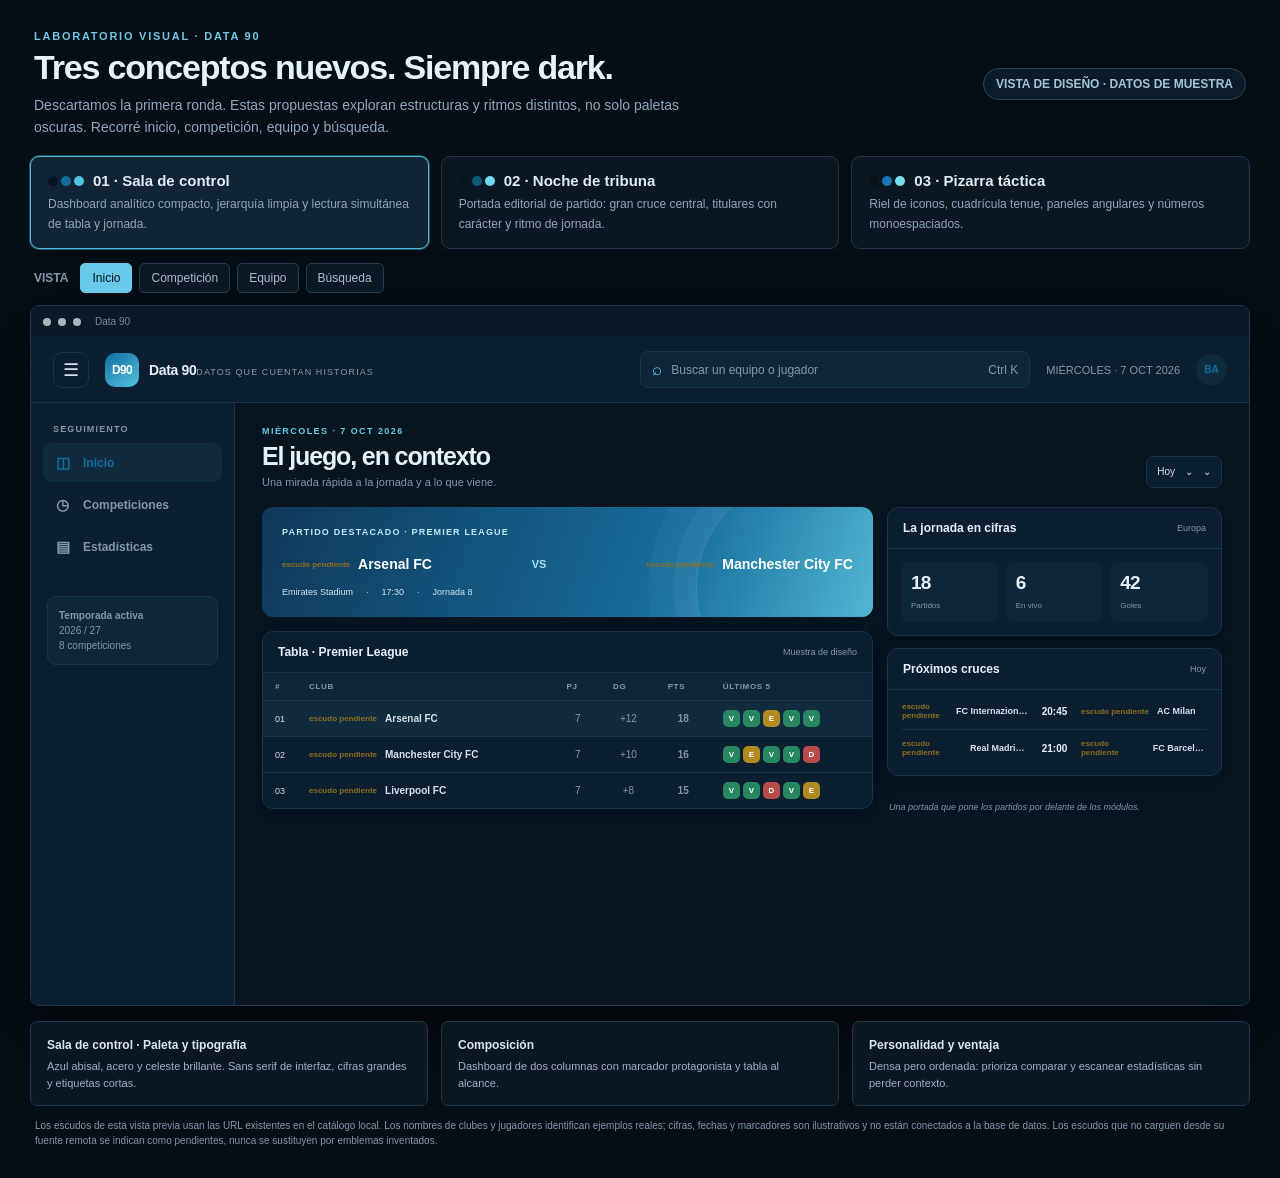
==== commit 168e746b: "Rebrand repository as Data 90" ====
--- a/docs/design/mockups/index.html
+++ b/docs/design/mockups/index.html
@@ -3,7 +3,7 @@
 <head>
   <meta charset="utf-8">
   <meta name="viewport" content="width=device-width, initial-scale=1">
-  <title>Football Analytics Pro — propuestas visuales</title>
+  <title>Data 90 — propuestas visuales</title>
   <style>
     :root { color-scheme: dark; font-family: "Segoe UI", Arial, sans-serif; }
     * { box-sizing: border-box; }
@@ -168,7 +168,7 @@
 <body>
   <main class="gallery">
     <header class="gallery-head">
-      <div><p class="eyebrow">Laboratorio visual · Football Analytics Pro</p><h1>Tres conceptos nuevos. Siempre dark.</h1><p class="intro">Descartamos la primera ronda. Estas propuestas exploran estructuras y ritmos distintos, no solo paletas oscuras. Recorré inicio, competición, equipo y búsqueda.</p></div>
+      <div><p class="eyebrow">Laboratorio visual · Data 90</p><h1>Tres conceptos nuevos. Siempre dark.</h1><p class="intro">Descartamos la primera ronda. Estas propuestas exploran estructuras y ritmos distintos, no solo paletas oscuras. Recorré inicio, competición, equipo y búsqueda.</p></div>
       <div class="demo-tag">VISTA DE DISEÑO · DATOS DE MUESTRA</div>
     </header>
     <section class="concepts" aria-label="Elegir propuesta">
@@ -178,7 +178,7 @@
     </section>
     <nav class="screen-controls" aria-label="Pantallas del mockup"><span class="label">VISTA</span><button class="screen-button" data-screen-choice="home" aria-pressed="true">Inicio</button><button class="screen-button" data-screen-choice="competition" aria-pressed="false">Competición</button><button class="screen-button" data-screen-choice="team" aria-pressed="false">Equipo</button><button class="screen-button" data-screen-choice="search" aria-pressed="false">Búsqueda</button></nav>
     <section class="window" aria-label="Vista previa de la aplicación de escritorio">
-      <div class="window-chrome"><i class="chrome-dot"></i><i class="chrome-dot"></i><i class="chrome-dot"></i><span class="chrome-title">Football Analytics Pro</span></div>
+      <div class="window-chrome"><i class="chrome-dot"></i><i class="chrome-dot"></i><i class="chrome-dot"></i><span class="chrome-title">Data 90</span></div>
       <div id="app" data-theme="control"></div>
     </section>
     <section class="design-notes" id="notes"></section>
@@ -207,7 +207,7 @@
     const club = (key, extra="") => `<span class="club ${extra}">${crest(key)}<span class="club-name">${clubs[key].name}</span></span>`;
     const link = (screen, glyph, label) => `<div class="side-link ${activeScreen===screen?'active':''}" data-nav="${screen}" title="${label}"><span class="glyph">${glyph}</span><span class="link-name">${label}</span></div>`;
     function shell(content) {
-      return `<header class="topbar"><button class="menu-toggle" id="menuToggle" aria-label="Contraer menú lateral">☰</button><div class="brand"><span class="brand-mark">FAP</span><span><span class="brand-name">Football Analytics Pro</span><span class="brand-sub">Datos que cuentan historias</span></span></div><div class="global-search"><span class="search-glyph">⌕</span><span>Buscar un equipo o jugador</span><span style="margin-left:auto">Ctrl K</span></div><span class="top-date">MIÉRCOLES · 7 OCT 2026</span><span class="avatar">BA</span></header><div class="app-body"><aside class="sidebar"><div class="side-label">Seguimiento</div>${link('home','◫','Inicio')}${link('competition','◷','Competiciones')}${link('statistics','▤','Estadísticas')}<div class="side-season"><b>Temporada activa</b><br>2026 / 27<br><span>8 competiciones</span></div></aside><main class="content">${content}</main></div>`;
+      return `<header class="topbar"><button class="menu-toggle" id="menuToggle" aria-label="Contraer menú lateral">☰</button><div class="brand"><span class="brand-mark">D90</span><span><span class="brand-name">Data 90</span><span class="brand-sub">Datos que cuentan historias</span></span></div><div class="global-search"><span class="search-glyph">⌕</span><span>Buscar un equipo o jugador</span><span style="margin-left:auto">Ctrl K</span></div><span class="top-date">MIÉRCOLES · 7 OCT 2026</span><span class="avatar">BA</span></header><div class="app-body"><aside class="sidebar"><div class="side-label">Seguimiento</div>${link('home','◫','Inicio')}${link('competition','◷','Competiciones')}${link('statistics','▤','Estadísticas')}<div class="side-season"><b>Temporada activa</b><br>2026 / 27<br><span>8 competiciones</span></div></aside><main class="content">${content}</main></div>`;
     }
     function head(kicker,title,subtitle,action='Temporada 2026 / 27') { return `<div class="view-head"><div><div class="kicker">${kicker}</div><h2 class="view-title">${title}</h2><p class="view-sub">${subtitle}</p></div><button class="control">${action}　⌄</button></div>`; }
     function home() {
